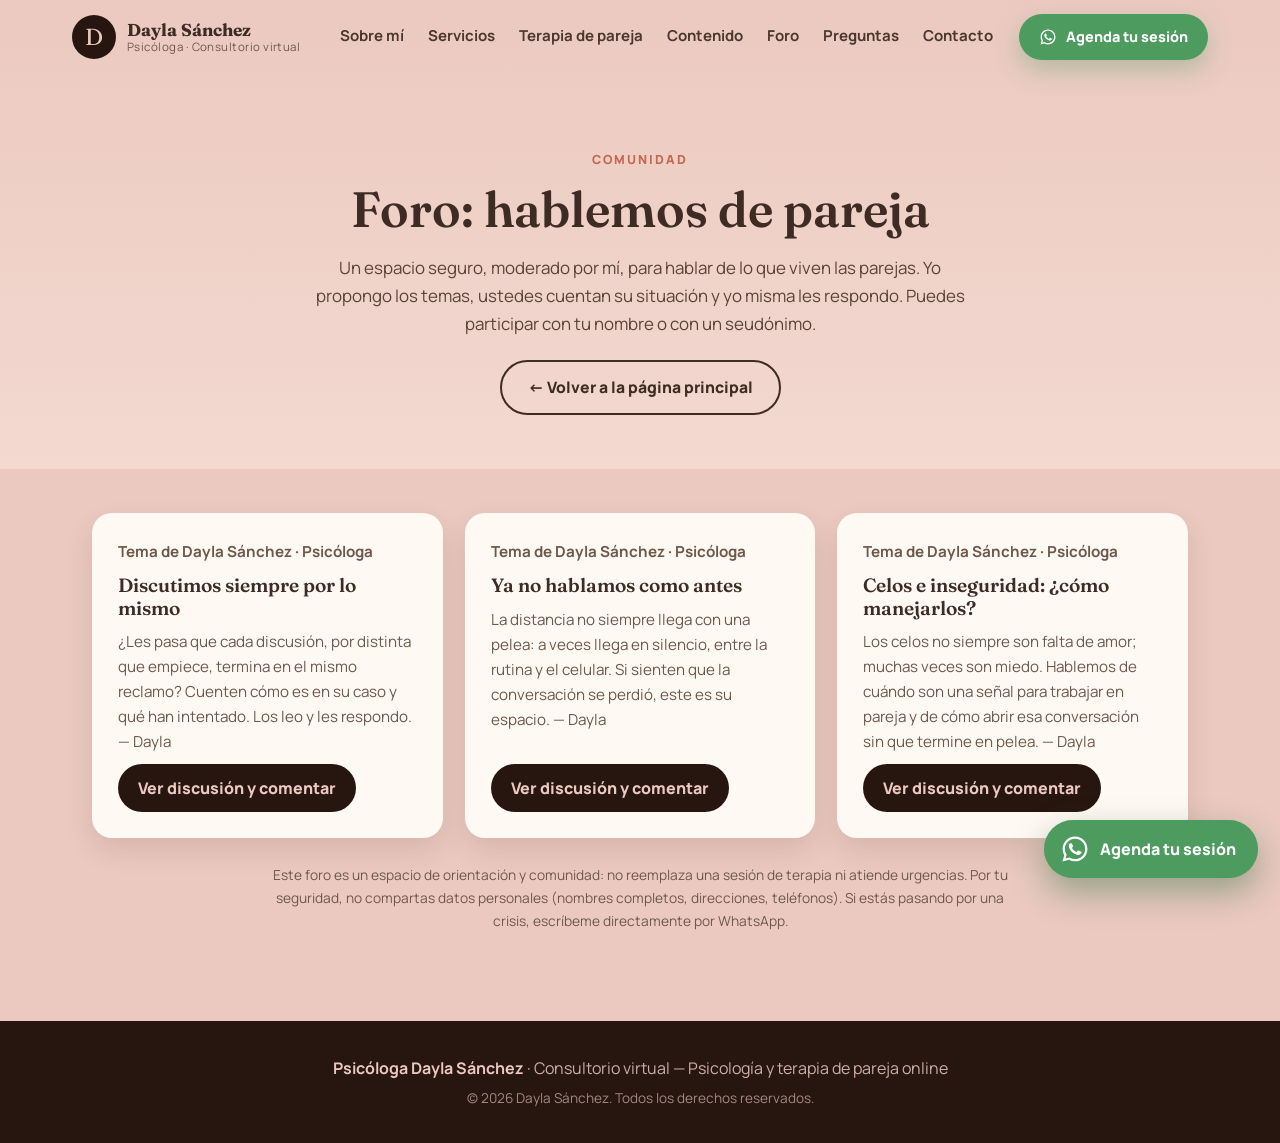
==== foro.html @ a250b89b "Foro como página independiente en /foro" ====
<!DOCTYPE html>
<html lang="es">
<head>
<meta charset="UTF-8">
<meta name="viewport" content="width=device-width, initial-scale=1.0">
<title>Foro de Parejas | Psicóloga Dayla Sánchez — Hablemos de pareja</title>
<meta name="description" content="Foro de discusión sobre relaciones de pareja con la psicóloga Dayla Sánchez. Cuenta tu situación, lee experiencias de otras parejas y recibe la respuesta de la psicóloga. Espacio seguro y moderado.">
<meta name="keywords" content="foro de parejas, conflictos de pareja, problemas de pareja, terapia de pareja online, psicóloga de parejas, comunicación en pareja, celos en la pareja">
<meta name="author" content="Psicóloga Dayla Sánchez">
<meta name="robots" content="index, follow">
<meta property="og:type" content="website">
<meta property="og:title" content="Foro de Parejas | Psicóloga Dayla Sánchez">
<meta property="og:description" content="Un espacio seguro y moderado para hablar de lo que viven las parejas. Dayla propone los temas y responde personalmente.">
<meta property="og:image" content="contacto.jpg">
<meta property="og:locale" content="es_CO">
<link rel="icon" href="data:image/svg+xml,<svg xmlns='http://www.w3.org/2000/svg' viewBox='0 0 100 100'><circle cx='50' cy='50' r='46' fill='%2327160f'/><text x='50' y='66' font-size='52' text-anchor='middle' fill='%23ebc9c0' font-family='Georgia'>D</text></svg>">
<link rel="preconnect" href="https://fonts.googleapis.com">
<link rel="preconnect" href="https://fonts.gstatic.com" crossorigin>
<link href="https://fonts.googleapis.com/css2?family=Fraunces:ital,opsz,wght@0,9..144,400;0,9..144,500;0,9..144,600;1,9..144,400&family=Manrope:wght@400;500;600;700;800&display=swap" rel="stylesheet">
<link rel="stylesheet" href="styles.css">
</head>
<body>

<header class="site-header" id="header">
  <div class="header-inner">
    <a class="brand" href="index.html" aria-label="Psicóloga Dayla Sánchez">
      <span class="brand-mark">D</span>
      <span class="brand-text"><strong>Dayla Sánchez</strong><small>Psicóloga · Consultorio virtual</small></span>
    </a>
    <nav class="main-nav" aria-label="Navegación principal">
      <a href="index.html#sobre-mi">Sobre mí</a>
      <a href="index.html#servicios">Servicios</a>
      <a href="index.html#pareja">Terapia de pareja</a>
      <a href="index.html#contenido">Contenido</a>
      <a href="foro.html" aria-current="page">Foro</a>
      <a href="index.html#preguntas">Preguntas</a>
      <a href="index.html#contacto">Contacto</a>
    </nav>
    <a class="btn btn-whatsapp header-cta" href="https://wa.me/573163999108?text=Hola%20Dayla%2C%20quiero%20agendar%20una%20sesi%C3%B3n%20de%20terapia." target="_blank" rel="noopener">
      <svg viewBox="0 0 24 24" width="18" height="18" fill="currentColor" aria-hidden="true"><path d="M12.04 2C6.58 2 2.13 6.45 2.13 11.91c0 1.75.46 3.45 1.32 4.95L2 22l5.25-1.38a9.9 9.9 0 0 0 4.79 1.22c5.46 0 9.9-4.45 9.9-9.91C21.94 6.45 17.5 2 12.04 2zm0 18.03a8.1 8.1 0 0 1-4.13-1.13l-.3-.18-3.12.82.83-3.04-.19-.31a8.08 8.08 0 0 1-1.24-4.28c0-4.47 3.64-8.1 8.15-8.1 4.5 0 8.14 3.63 8.14 8.1 0 4.47-3.64 8.12-8.14 8.12zm4.46-6.08c-.25-.12-1.45-.72-1.67-.8-.22-.08-.39-.12-.55.13-.16.24-.62.8-.76.96-.14.16-.28.18-.53.06-.25-.13-1.03-.38-1.97-1.21-.73-.65-1.21-1.45-1.36-1.7-.14-.24-.01-.38.11-.5.11-.11.25-.28.37-.42.12-.14.16-.25.25-.41.08-.16.04-.31-.02-.43-.06-.13-.55-1.35-.77-1.84-.2-.48-.41-.42-.56-.43h-.48c-.17 0-.43.06-.66.31-.22.25-.86.85-.86 2.07 0 1.22.89 2.4 1.01 2.56.13.16 1.75 2.67 4.23 3.74.59.26 1.05.41 1.41.52.6.19 1.13.16 1.56.1.48-.07 1.45-.59 1.77-1.17.32-.58.32-1.07.22-1.17-.1-.1-.23-.16-.48-.28z"/></svg>
      Agenda tu sesión
    </a>
    <button class="nav-toggle" id="navToggle" aria-label="Abrir menú" aria-expanded="false"><span></span><span></span><span></span></button>
  </div>
</header>

<main>
<!-- ============ ENCABEZADO DEL FORO ============ -->
<section class="page-hero">
  <div class="container narrow center">
    <p class="eyebrow">Comunidad</p>
    <h1>Foro: hablemos de pareja</h1>
    <p class="hero-sub">Un espacio seguro, moderado por mí, para hablar de lo que viven las parejas. Yo propongo los temas, ustedes cuentan su situación y yo misma les respondo. Puedes participar con tu nombre o con un seudónimo.</p>
    <a class="btn btn-ghost" href="index.html">← Volver a la página principal</a>
  </div>
</section>

<!-- ============ FORO ============ -->
<section class="section foro-main" id="foro">
  <div class="container">
    <div id="foro-admin" class="foro-admin"></div>
    <div id="foro-pendientes" class="foro-pendientes" hidden></div>
    <div class="foro-grid" id="foro-temas"></div>
    <div class="foro-hilo" id="foro-hilo" hidden>
      <h3 id="foro-hilo-titulo"></h3>
      <div id="foro-hilo-cuerpo"></div>
    </div>
    <p class="foro-note">Este foro es un espacio de orientación y comunidad: no reemplaza una sesión de terapia ni atiende urgencias. Por tu seguridad, no compartas datos personales (nombres completos, direcciones, teléfonos). Si estás pasando por una crisis, escríbeme directamente por WhatsApp.</p>
  </div>
</section>
</main>

<footer class="footer">
  <div class="container footer-inner">
    <p><strong>Psicóloga Dayla Sánchez</strong> · Consultorio virtual — Psicología y terapia de pareja online</p>
    <p class="footer-small">© 2026 Dayla Sánchez. Todos los derechos reservados.</p>
  </div>
</footer>

<!-- Botón flotante de WhatsApp -->
<a class="wa-float" href="https://wa.me/573163999108?text=Hola%20Dayla%2C%20quiero%20agendar%20una%20sesi%C3%B3n%20de%20terapia." target="_blank" rel="noopener" aria-label="Agendar sesión por WhatsApp">
  <span class="wa-float-pulse" aria-hidden="true"></span>
  <svg viewBox="0 0 24 24" width="30" height="30" fill="#fff" aria-hidden="true"><path d="M12.04 2C6.58 2 2.13 6.45 2.13 11.91c0 1.75.46 3.45 1.32 4.95L2 22l5.25-1.38a9.9 9.9 0 0 0 4.79 1.22c5.46 0 9.9-4.45 9.9-9.91C21.94 6.45 17.5 2 12.04 2zm0 18.03a8.1 8.1 0 0 1-4.13-1.13l-.3-.18-3.12.82.83-3.04-.19-.31a8.08 8.08 0 0 1-1.24-4.28c0-4.47 3.64-8.1 8.15-8.1 4.5 0 8.14 3.63 8.14 8.1 0 4.47-3.64 8.12-8.14 8.12zm4.46-6.08c-.25-.12-1.45-.72-1.67-.8-.22-.08-.39-.12-.55.13-.16.24-.62.8-.76.96-.14.16-.28.18-.53.06-.25-.13-1.03-.38-1.97-1.21-.73-.65-1.21-1.45-1.36-1.7-.14-.24-.01-.38.11-.5.11-.11.25-.28.37-.42.12-.14.16-.25.25-.41.08-.16.04-.31-.02-.43-.06-.13-.55-1.35-.77-1.84-.2-.48-.41-.42-.56-.43h-.48c-.17 0-.43.06-.66.31-.22.25-.86.85-.86 2.07 0 1.22.89 2.4 1.01 2.56.13.16 1.75 2.67 4.23 3.74.59.26 1.05.41 1.41.52.6.19 1.13.16 1.56.1.48-.07 1.45-.59 1.77-1.17.32-.58.32-1.07.22-1.17-.1-.1-.23-.16-.48-.28z"/></svg>
  <span class="wa-float-text">Agenda tu sesión</span>
</a>

<script src="script.js"></script>
</body>
</html>
---- styles.css ----
:root{
  /* Paleta exacta de la página de Canva de Dayla */
  --rosa:#ebc9c0;
  --rosa-claro:#f7e8e2;
  --salvia:#8a9a7e;
  --marron:#3d2b24;
  --marron-oscuro:#27160f;
  --coral:#e28068;
  --terracota:#c46650;
  --tinta:#3d2b24;
  --tinta-suave:#6e584c;
  --blanco-calido:#fff9f4;
  --whatsapp:#4e9b5f;
  --whatsapp-oscuro:#418551;
  --radio:20px;
  --sombra:0 18px 40px rgba(61,43,36,.16);
  --fuente:'Manrope',system-ui,sans-serif;
  --display:'Fraunces',Georgia,serif;
}
*{margin:0;padding:0;box-sizing:border-box}
html{scroll-behavior:smooth}
body{font-family:var(--fuente);color:var(--tinta);background:var(--rosa);line-height:1.65;overflow-x:hidden}
img{max-width:100%;display:block}
a{text-decoration:none;color:inherit}
.container{max-width:1140px;margin:0 auto;padding:0 22px}
.container.narrow{max-width:820px}
h1,h2,h3{font-family:var(--display);font-weight:600;line-height:1.15;color:var(--marron)}
h2{font-size:clamp(1.8rem,3.4vw,2.5rem);margin-bottom:14px}
h3{font-size:1.25rem}
.eyebrow{text-transform:uppercase;letter-spacing:.16em;font-size:.78rem;font-weight:800;color:var(--terracota);margin-bottom:10px}
.eyebrow.light{color:var(--coral)}
.section{padding:88px 0;background:var(--rosa)}
.section-alt{background:var(--salvia)}
.section-dark{background:linear-gradient(135deg,var(--marron),var(--marron-oscuro));color:var(--rosa)}
.section-dark h2,.section-dark h3{color:var(--rosa)}
.contact-block h2{color:var(--terracota)}
.section-head{text-align:center;max-width:680px;margin:0 auto 46px}
.section-sub{color:var(--tinta-suave)}
.section-alt .section-sub{color:#43302a}

/* ---------- Botones ---------- */
.btn{display:inline-flex;align-items:center;gap:9px;font-weight:800;border-radius:999px;padding:13px 26px;font-size:.98rem;transition:transform .25s ease,box-shadow .25s ease,background .25s;cursor:pointer;border:none}
.btn:hover{transform:translateY(-2px)}
.btn-lg{padding:16px 32px;font-size:1.05rem}
.btn-whatsapp{background:var(--whatsapp);color:#fff;box-shadow:0 10px 24px rgba(78,155,95,.35)}
.btn-whatsapp:hover{background:var(--whatsapp-oscuro)}
.btn-dark{background:var(--marron-oscuro);color:var(--rosa)}
.btn-dark:hover{background:var(--marron)}
.btn-ghost{background:transparent;color:var(--marron);border:2px solid var(--marron)}
.btn-ghost:hover{background:var(--marron);color:var(--rosa)}
.pulse{animation:pulse 2.2s infinite}
@keyframes pulse{0%{box-shadow:0 0 0 0 rgba(78,155,95,.45)}70%{box-shadow:0 0 0 16px rgba(78,155,95,0)}100%{box-shadow:0 0 0 0 rgba(78,155,95,0)}}

/* ---------- Header ---------- */
.site-header{position:fixed;inset:0 0 auto 0;z-index:60;transition:background .3s,box-shadow .3s}
.site-header.scrolled{background:rgba(235,201,192,.95);backdrop-filter:blur(10px);box-shadow:0 6px 24px rgba(61,43,36,.14)}
.header-inner{max-width:1180px;margin:0 auto;padding:14px 22px;display:flex;align-items:center;gap:26px}
.brand{display:flex;align-items:center;gap:11px;margin-right:auto}
.brand-mark{width:44px;height:44px;border-radius:50%;background:var(--marron-oscuro);color:var(--rosa);font-family:var(--display);font-size:1.45rem;display:grid;place-items:center;flex:none}
.brand-text{display:flex;flex-direction:column;line-height:1.15}
.brand-text strong{font-family:var(--display);font-size:1.08rem;color:var(--marron)}
.brand-text small{font-size:.72rem;color:var(--tinta-suave);letter-spacing:.04em}
.main-nav{display:flex;gap:24px;font-weight:700;font-size:.94rem}
.main-nav a{color:var(--marron);opacity:.92;position:relative;padding:4px 0}
.main-nav a::after{content:"";position:absolute;left:0;bottom:0;height:2px;width:0;background:var(--terracota);transition:width .3s}
.main-nav a:hover::after{width:100%}
.header-cta{padding:11px 20px;font-size:.9rem}
.nav-toggle{display:none;background:none;border:none;cursor:pointer;flex-direction:column;gap:5px;padding:6px}
.nav-toggle span{display:block;width:26px;height:3px;border-radius:2px;background:var(--marron);transition:.3s}

/* ---------- Hero ---------- */
.hero{position:relative;overflow:hidden;background:var(--rosa)}
.hero-inner{position:relative;z-index:1;min-height:100svh;display:grid;grid-template-columns:1fr;align-items:center;max-width:860px;margin:0 auto;padding:130px 22px 90px;text-align:center}
.hero-content{color:var(--marron);max-width:720px;margin:0 auto}
.hero-content h1{color:var(--marron);font-size:clamp(2.3rem,5.2vw,3.7rem);margin-bottom:18px}
.hero-sub{font-size:1.12rem;color:#5a4438;margin-bottom:30px}
.hero-sub strong{color:var(--marron)}
.hero-ctas{display:flex;gap:14px;flex-wrap:wrap;margin-bottom:26px;justify-content:center}
.hero-badges{list-style:none;display:flex;flex-direction:column;gap:6px;font-size:.95rem;color:#5a4438;font-weight:600;align-items:center}
.scroll-hint{position:absolute;z-index:1;left:50%;bottom:22px;transform:translateX(-50%);width:26px;height:44px;border:2px solid rgba(61,43,36,.4);border-radius:999px;display:grid;justify-items:center;padding-top:8px}
.scroll-hint span{width:5px;height:10px;border-radius:3px;background:var(--marron);animation:hint 1.8s infinite}
@keyframes hint{0%{transform:translateY(0);opacity:1}70%{transform:translateY(14px);opacity:0}100%{opacity:0}}

/* ---------- Marquee ---------- */
.marquee{background:var(--marron-oscuro);color:var(--rosa);overflow:hidden;padding:13px 0}
.marquee-track{display:flex;gap:26px;white-space:nowrap;width:max-content;animation:marquee 30s linear infinite;font-weight:700;letter-spacing:.05em;font-size:.92rem}
.marquee-track i{color:var(--coral);font-style:normal}
@keyframes marquee{to{transform:translateX(-50%)}}

/* ---------- Sobre mí ---------- */
.about-grid{display:grid;grid-template-columns:1fr 1.1fr;gap:56px;align-items:center}
.about-photo img{border-radius:24px;box-shadow:var(--sombra);width:100%;height:auto;max-width:430px;aspect-ratio:3/4;object-fit:cover;object-position:center 15%;margin:0 auto}
.about-text p{color:#43302a;margin-bottom:16px}
.about-text .btn{margin-top:10px}

/* ---------- Tarjetas ---------- */
.cards-4{display:grid;grid-template-columns:repeat(4,1fr);gap:20px}
.cards-3{display:grid;grid-template-columns:repeat(3,1fr);gap:24px}
.mini-card{background:var(--blanco-calido);border-radius:var(--radio);padding:28px 22px;box-shadow:0 10px 26px rgba(61,43,36,.1);text-align:center;transition:transform .3s,box-shadow .3s}
.mini-card:hover{transform:translateY(-6px);box-shadow:var(--sombra)}
.mini-card .icon{width:44px;height:44px;color:var(--terracota);margin:0 auto 12px}
.mini-card p{color:var(--tinta-suave);font-size:.93rem}
.service-card{background:var(--coral);border-radius:24px;overflow:hidden;box-shadow:0 12px 30px rgba(61,43,36,.18);display:flex;flex-direction:column;position:relative;transition:transform .3s,box-shadow .3s}
.service-card:hover{transform:translateY(-8px);box-shadow:var(--sombra)}
.service-icon{width:54px;height:54px;border-radius:50%;background:rgba(39,22,15,.13);display:grid;place-items:center;color:var(--marron-oscuro)}
.service-icon svg{width:28px;height:28px}
.service-card.featured{outline:3px solid var(--marron-oscuro);outline-offset:-3px}
.service-card .tag{position:absolute;top:16px;right:16px;z-index:2;background:var(--marron-oscuro);color:var(--rosa);font-weight:800;font-size:.78rem;padding:6px 14px;border-radius:999px;letter-spacing:.04em}
.service-body{padding:26px;display:flex;flex-direction:column;gap:12px;flex:1}
.service-body p{color:#54382c;font-size:.97rem}
.service-body .duration{font-weight:800;color:var(--marron-oscuro);font-size:.92rem}
.service-body .price{font-family:var(--display);font-size:1.55rem;background:var(--marron-oscuro);color:var(--rosa);margin-top:auto;margin-inline:-26px;margin-bottom:-26px;padding:14px 26px}
.price small{font-family:var(--fuente);font-size:.8rem;color:rgba(235,201,192,.75)}
.service-body .btn{justify-content:center}

/* ---------- Pareja ---------- */
.couple-grid{display:grid;grid-template-columns:1.05fr .95fr;gap:54px;align-items:center}
.couple-grid p{color:#e8cfc6;margin-bottom:26px}
.couple-video video{width:100%;aspect-ratio:16/10;object-fit:cover;border-radius:22px;box-shadow:0 24px 48px rgba(0,0,0,.35);display:block}
.signs{list-style:none;display:grid;grid-template-columns:1fr 1fr;gap:14px;margin-top:48px}
.signs li{background:rgba(235,201,192,.07);border:1px solid rgba(235,201,192,.16);border-left:4px solid var(--coral);border-radius:12px;padding:15px 18px;font-weight:600;color:var(--rosa)}

/* ---------- Pasos ---------- */
.steps{display:grid;grid-template-columns:repeat(3,1fr);gap:24px}
.step{background:var(--blanco-calido);border-radius:var(--radio);padding:32px 26px;box-shadow:0 10px 26px rgba(61,43,36,.1);position:relative}
.step-num{position:absolute;top:-22px;left:24px;width:46px;height:46px;border-radius:50%;background:var(--coral);color:var(--marron-oscuro);font-family:var(--display);font-size:1.35rem;display:grid;place-items:center;box-shadow:0 8px 18px rgba(226,128,104,.45)}
.step h3{margin:10px 0 8px}
.step p{color:var(--tinta-suave);font-size:.96rem}

/* ---------- Contenido / redes ---------- */
.social-row{display:flex;gap:16px;justify-content:center;flex-wrap:wrap}
.social-chip{display:inline-flex;align-items:center;gap:11px;background:var(--blanco-calido);color:var(--marron);font-weight:700;font-size:.95rem;padding:14px 24px;border-radius:999px;box-shadow:0 10px 24px rgba(61,43,36,.13);transition:transform .25s,box-shadow .25s}
.social-chip:hover{transform:translateY(-3px);box-shadow:var(--sombra)}
.social-chip svg{color:var(--terracota);flex:none}
.social-chip strong{color:var(--terracota)}

/* ---------- Foro ---------- */
.foro-grid{display:grid;grid-template-columns:repeat(3,1fr);gap:22px;margin-bottom:26px}
.foro-card{background:var(--blanco-calido);border-radius:20px;padding:26px;box-shadow:0 12px 28px rgba(61,43,36,.12);display:flex;flex-direction:column;gap:10px}
.foro-card h3{font-size:1.2rem;color:var(--marron)}
.foro-card p{color:var(--tinta-suave);font-size:.95rem;flex:1}
.foro-meta{font-size:.8rem;font-weight:700;color:var(--terracota)}
.foro-card .foro-meta{flex:none}
.foro-open{align-self:flex-start;background:var(--marron-oscuro);color:var(--rosa);border:none;font:inherit;font-weight:800;padding:11px 20px;border-radius:999px;cursor:pointer;transition:transform .2s,background .2s}
.foro-open:hover{transform:translateY(-2px);background:var(--marron)}
.foro-card.active{outline:3px solid var(--terracota)}
.foro-hilo{background:var(--blanco-calido);border-radius:20px;padding:28px;box-shadow:0 12px 28px rgba(61,43,36,.12);margin-bottom:22px}
.foro-hilo h3{color:var(--marron);margin-bottom:16px;font-size:1.3rem}
.foro-pending{text-align:center;padding:14px 8px;color:var(--tinta-suave)}
.foro-pending .btn{margin-top:14px}
.foro-note{font-size:.86rem;color:var(--tinta-suave);text-align:center;max-width:760px;margin:0 auto}

/* ---------- Página del foro ---------- */
.page-hero{background:linear-gradient(180deg,var(--rosa),#f3d9d0);padding:150px 0 54px;text-align:center}
.page-hero h1{font-size:clamp(2rem,4.6vw,3.1rem);color:var(--marron);margin-bottom:16px}
.page-hero .hero-sub{max-width:680px;margin:0 auto 22px;color:#5a4438;font-size:1.06rem}
.center{text-align:center}
.foro-main{padding-top:44px}
.foro-admin{display:flex;gap:10px;flex-wrap:wrap;align-items:center;margin-bottom:20px}
.foro-admin:empty{display:none}
.foro-admin-ok{font-weight:800;color:var(--marron-oscuro);font-size:.9rem}
.foro-mini{background:var(--blanco-calido);border:2px solid rgba(61,43,36,.25);color:var(--marron);font:inherit;font-weight:700;font-size:.85rem;padding:8px 16px;border-radius:999px;cursor:pointer;transition:border-color .2s,transform .2s}
.foro-mini:hover{border-color:var(--terracota);transform:translateY(-1px)}
.foro-ok{border-color:var(--whatsapp);color:var(--whatsapp-oscuro)}
.foro-del{border-color:rgba(160,50,40,.4);color:#a03228}
.foro-card .foro-del{align-self:flex-start}
.foro-pendientes{background:var(--blanco-calido);border-radius:20px;padding:26px;box-shadow:0 12px 28px rgba(61,43,36,.12);margin-bottom:26px}
.foro-pendientes h3{color:var(--marron);margin-bottom:14px}
.foro-pendientes .foro-comentario{margin-bottom:14px}
.foro-login{display:flex;gap:10px;flex-wrap:wrap;width:100%}
.foro-input{font:inherit;font-size:.95rem;color:var(--marron);background:#fff;border:2px solid rgba(61,43,36,.18);border-radius:12px;padding:11px 14px;min-width:0}
.foro-login .foro-input{flex:1 1 200px}
.foro-input:focus{outline:none;border-color:var(--terracota)}
.foro-lista{display:flex;flex-direction:column;gap:14px;margin-bottom:22px}
.foro-comentario{background:#fdf3ee;border:1px solid rgba(61,43,36,.1);border-radius:14px;padding:16px 18px}
.foro-comentario.es-admin{background:#eef3ea;border-color:rgba(78,155,95,.35)}
.foro-comentario-head{display:flex;gap:10px;align-items:baseline;flex-wrap:wrap;margin-bottom:6px}
.foro-comentario-head strong{color:var(--marron)}
.foro-badge{background:var(--salvia);color:#fff;font-size:.7rem;font-weight:800;letter-spacing:.05em;text-transform:uppercase;padding:3px 9px;border-radius:999px}
.foro-fecha{font-size:.8rem;color:var(--tinta-suave)}
.foro-texto{color:#503a30;font-size:.96rem;white-space:pre-wrap;word-break:break-word}
.foro-comentario .foro-mini{margin-top:10px;margin-right:8px}
.foro-vacio,.foro-cargando{color:var(--tinta-suave);font-size:.95rem}
.foro-form{border-top:2px dashed rgba(61,43,36,.15);padding-top:20px;display:flex;flex-direction:column;gap:12px}
.foro-form-titulo{font-family:var(--display);font-size:1.15rem;color:var(--marron);font-weight:600}
.foro-form textarea.foro-input{resize:vertical;width:100%}
.foro-form input.foro-input{width:100%}
.foro-form .btn{align-self:flex-start}
.foro-form-nota{font-size:.83rem;color:var(--tinta-suave)}
.foro-form-aviso{font-size:.9rem;font-weight:700;color:var(--whatsapp-oscuro)}
.foro-form-aviso:empty{display:none}

/* ---------- FAQ ---------- */
.faq details{background:var(--blanco-calido);border-radius:16px;margin-bottom:12px;box-shadow:0 8px 20px rgba(61,43,36,.09);overflow:hidden}
.faq summary{cursor:pointer;font-weight:800;padding:19px 22px;color:var(--marron);list-style:none;display:flex;justify-content:space-between;align-items:center;gap:14px}
.faq summary::after{content:"+";font-size:1.5rem;color:var(--terracota);transition:transform .3s;flex:none}
.faq details[open ] summary::after{transform:rotate(45deg)}
.faq details p{padding:0 22px 20px;color:var(--tinta-suave)}

/* ---------- Contacto ---------- */
.contact-grid{display:grid;grid-template-columns:290px 1.05fr .95fr;gap:44px;align-items:start}
.contact-photo img{border-radius:22px;box-shadow:0 24px 48px rgba(0,0,0,.35);width:100%;height:auto;aspect-ratio:4/5;object-fit:cover;object-position:center 15%}
.contact-grid p{color:#e8cfc6;margin-bottom:22px}
.contact-list{list-style:none;display:flex;flex-direction:column;gap:12px}
.contact-list a{color:#fff;font-weight:700;border-bottom:1px dotted rgba(235,201,192,.5)}
.schedule{background:rgba(235,201,192,.07);border:1px solid rgba(235,201,192,.16);border-radius:22px;padding:30px}
.schedule ul{list-style:none;margin:18px 0 26px;display:flex;flex-direction:column;gap:12px}
.schedule li{display:flex;justify-content:space-between;gap:16px;border-bottom:1px dashed rgba(235,201,192,.2);padding-bottom:10px;color:#e8cfc6}
.schedule li strong{color:#fff}
.schedule .btn{width:100%;justify-content:center}

/* ---------- Footer ---------- */
.footer{background:var(--marron-oscuro);color:rgba(235,201,192,.85);padding:34px 0;text-align:center}
.footer strong{color:var(--rosa)}
.footer-small{font-size:.85rem;opacity:.75;margin-top:6px}

/* ---------- WhatsApp flotante ---------- */
.wa-float{position:fixed;right:22px;bottom:22px;z-index:80;display:flex;align-items:center;gap:10px;background:var(--whatsapp);color:#fff;font-weight:800;padding:14px 22px 14px 16px;border-radius:999px;box-shadow:0 14px 34px rgba(46,110,62,.45);transition:transform .25s}
.wa-float:hover{transform:scale(1.05)}
.wa-float-pulse{position:absolute;inset:0;border-radius:999px;background:var(--whatsapp);opacity:.45;z-index:-1;animation:waPulse 1.9s infinite}
@keyframes waPulse{0%{transform:scale(1);opacity:.45}100%{transform:scale(1.22,1.5);opacity:0}}

/* ---------- Animación al bajar ---------- */
.reveal{opacity:0;transform:translateY(34px);transition:opacity .8s ease,transform .8s cubic-bezier(.2,.7,.3,1)}
.reveal.visible{opacity:1;transform:none}
.reveal:nth-child(2){transition-delay:.08s}
.reveal:nth-child(3){transition-delay:.16s}

/* ---------- Responsive ---------- */
@media (max-width:960px){
  .hero-inner{grid-template-columns:1fr;padding-top:110px;text-align:center}
  .hero-content{margin:0 auto}
  .hero-ctas,.hero-badges{align-items:center;justify-content:center}
  .contact-photo{max-width:320px;width:100%;margin:0 auto}
  .about-grid,.couple-grid,.contact-grid{grid-template-columns:1fr}
  .signs{grid-template-columns:1fr}
  .cards-4{grid-template-columns:repeat(2,1fr)}
  .cards-3,.steps,.foro-grid{grid-template-columns:1fr}
  .main-nav{position:fixed;inset:0 0 auto 0;top:72px;background:var(--rosa-claro);flex-direction:column;padding:20px 26px 26px;gap:16px;box-shadow:0 20px 30px rgba(61,43,36,.18);transform:translateY(-130%);transition:transform .35s}
  .main-nav.open{transform:none}
  .main-nav a{color:var(--marron)!important;font-size:1.05rem}
  .nav-toggle{display:flex}
  .header-cta{display:none}
  .section{padding:64px 0}
  .wa-float{right:14px;bottom:14px;padding:13px 18px 13px 14px}
}
@media (prefers-reduced-motion:reduce){
  *,*::before,*::after{animation-duration:.01ms!important;transition-duration:.01ms!important}
  .reveal{opacity:1;transform:none}
}
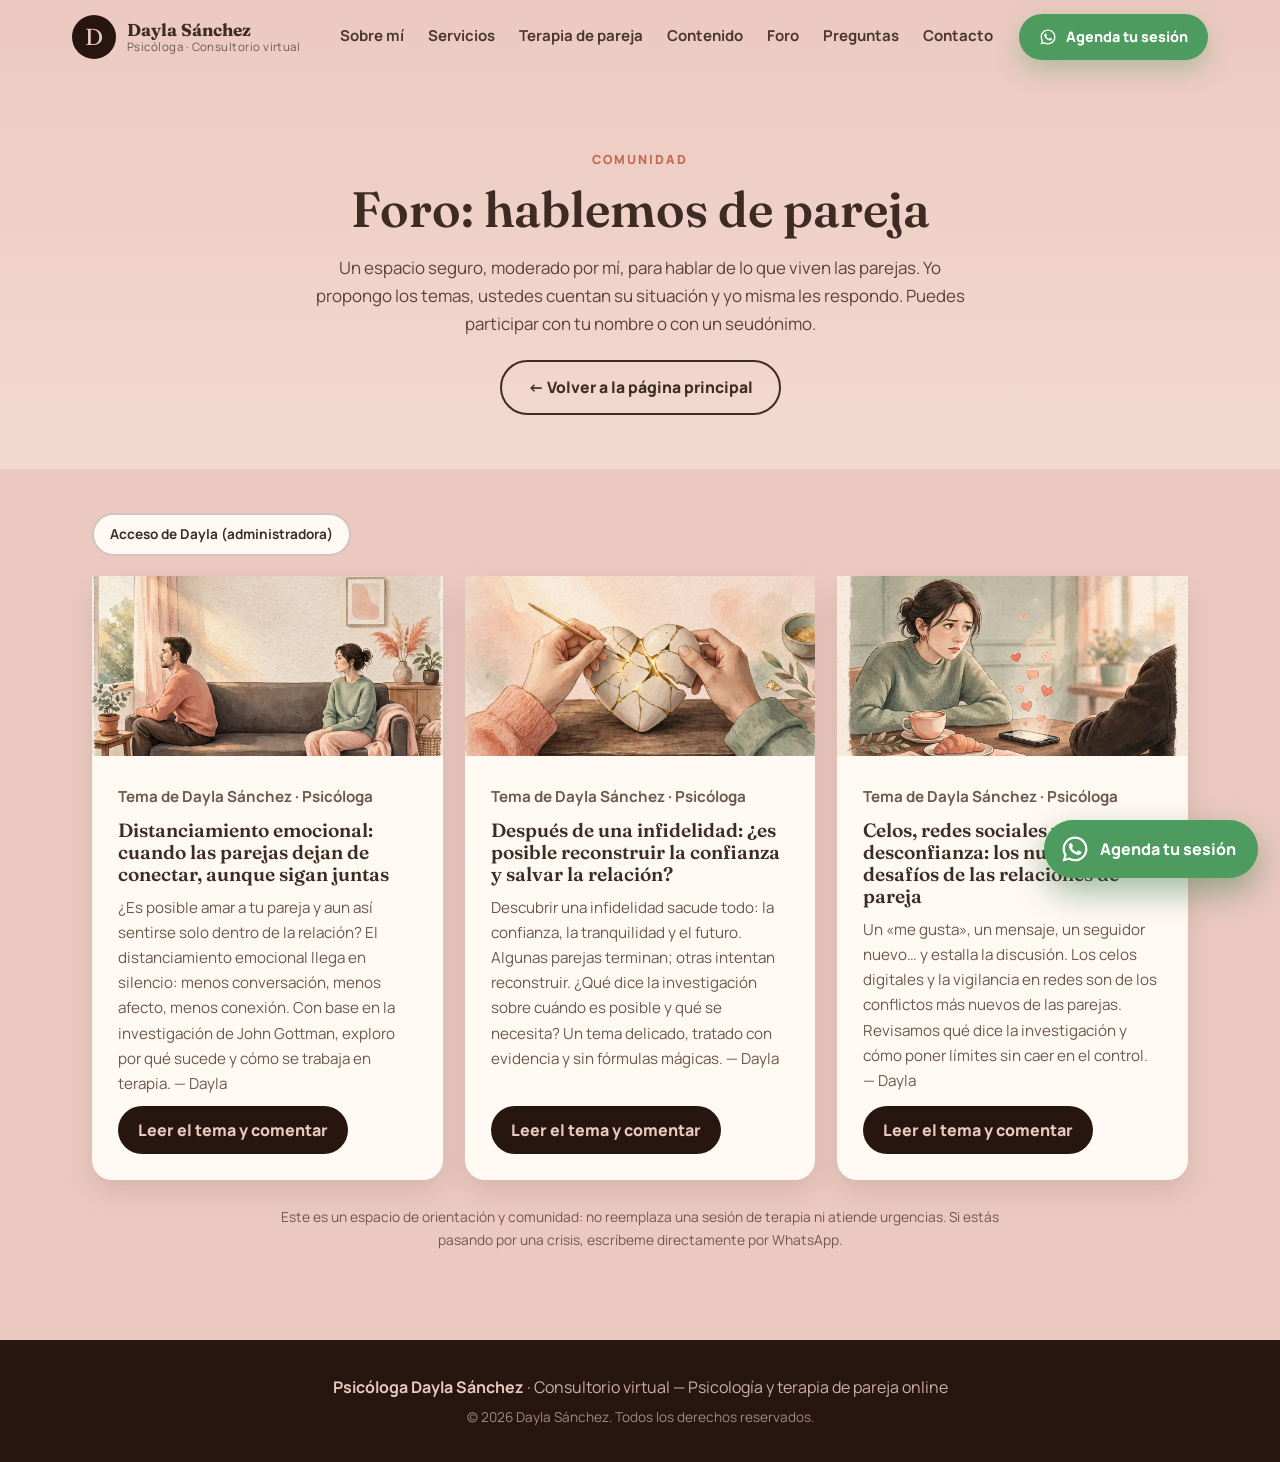
==== commit 690b1aa9: "Foro: solo temas de Dayla, referencias corregidas y textos directos" ====
--- a/foro.html
+++ b/foro.html
@@ -32,7 +32,7 @@
       <a href="index.html#servicios">Servicios</a>
       <a href="index.html#pareja">Terapia de pareja</a>
       <a href="index.html#contenido">Contenido</a>
-      <a href="foro.html" aria-current="page">Foro</a>
+      <a href="foro" aria-current="page">Foro</a>
       <a href="index.html#preguntas">Preguntas</a>
       <a href="index.html#contacto">Contacto</a>
     </nav>
@@ -65,7 +65,7 @@
       <h3 id="foro-hilo-titulo"></h3>
       <div id="foro-hilo-cuerpo"></div>
     </div>
-    <p class="foro-note">Este foro es un espacio de orientación y comunidad: no reemplaza una sesión de terapia ni atiende urgencias. Por tu seguridad, no compartas datos personales (nombres completos, direcciones, teléfonos). Si estás pasando por una crisis, escríbeme directamente por WhatsApp.</p>
+    <p class="foro-note">Este es un espacio de orientación y comunidad: no reemplaza una sesión de terapia ni atiende urgencias. Si estás pasando por una crisis, escríbeme directamente por WhatsApp.</p>
   </div>
 </section>
 </main>
--- a/styles.css
+++ b/styles.css
@@ -189,6 +189,19 @@
 .foro-form-nota{font-size:.83rem;color:var(--tinta-suave)}
 .foro-form-aviso{font-size:.9rem;font-weight:700;color:var(--whatsapp-oscuro)}
 .foro-form-aviso:empty{display:none}
+.foro-apertura{background:#fdf3ee;border:1px solid rgba(61,43,36,.1);border-radius:14px;padding:20px 22px;margin-bottom:22px}
+.foro-apertura-p{color:#503a30;font-size:.98rem;margin-bottom:12px}
+.foro-apertura-p:last-child{margin-bottom:0}
+.foro-cta{background:var(--marron-oscuro);color:var(--rosa);border-radius:16px;padding:24px;margin-top:26px;text-align:center}
+.foro-cta-titulo{font-family:var(--display);font-size:1.3rem;color:#fff;margin-bottom:10px}
+.foro-cta p{max-width:640px;margin:0 auto 16px;font-size:.97rem}
+.foro-cta .btn{margin:0 auto}
+.foro-card-img{width:calc(100% + 52px);max-width:none;margin:-26px -26px 18px;height:180px;object-fit:cover;display:block}
+a.foro-open{text-decoration:none;display:inline-block;text-align:center}
+.foro-h3{font-family:var(--display);font-size:1.18rem;color:var(--marron);margin:18px 0 8px}
+.foro-h3:first-of-type{margin-top:4px}
+.tema-imagen{width:100%;aspect-ratio:16/9;object-fit:cover;border-radius:20px;box-shadow:0 18px 36px rgba(61,43,36,.18);margin-bottom:26px}
+.tema-hero h1{font-size:clamp(1.7rem,4vw,2.6rem)}
 
 /* ---------- FAQ ---------- */
 .faq details{background:var(--blanco-calido);border-radius:16px;margin-bottom:12px;box-shadow:0 8px 20px rgba(61,43,36,.09);overflow:hidden}
@@ -248,3 +261,4 @@
   *,*::before,*::after{animation-duration:.01ms!important;transition-duration:.01ms!important}
   .reveal{opacity:1;transform:none}
 }
+.foro-apertura-p,.foro-texto,.foro-card p{overflow-wrap:anywhere}
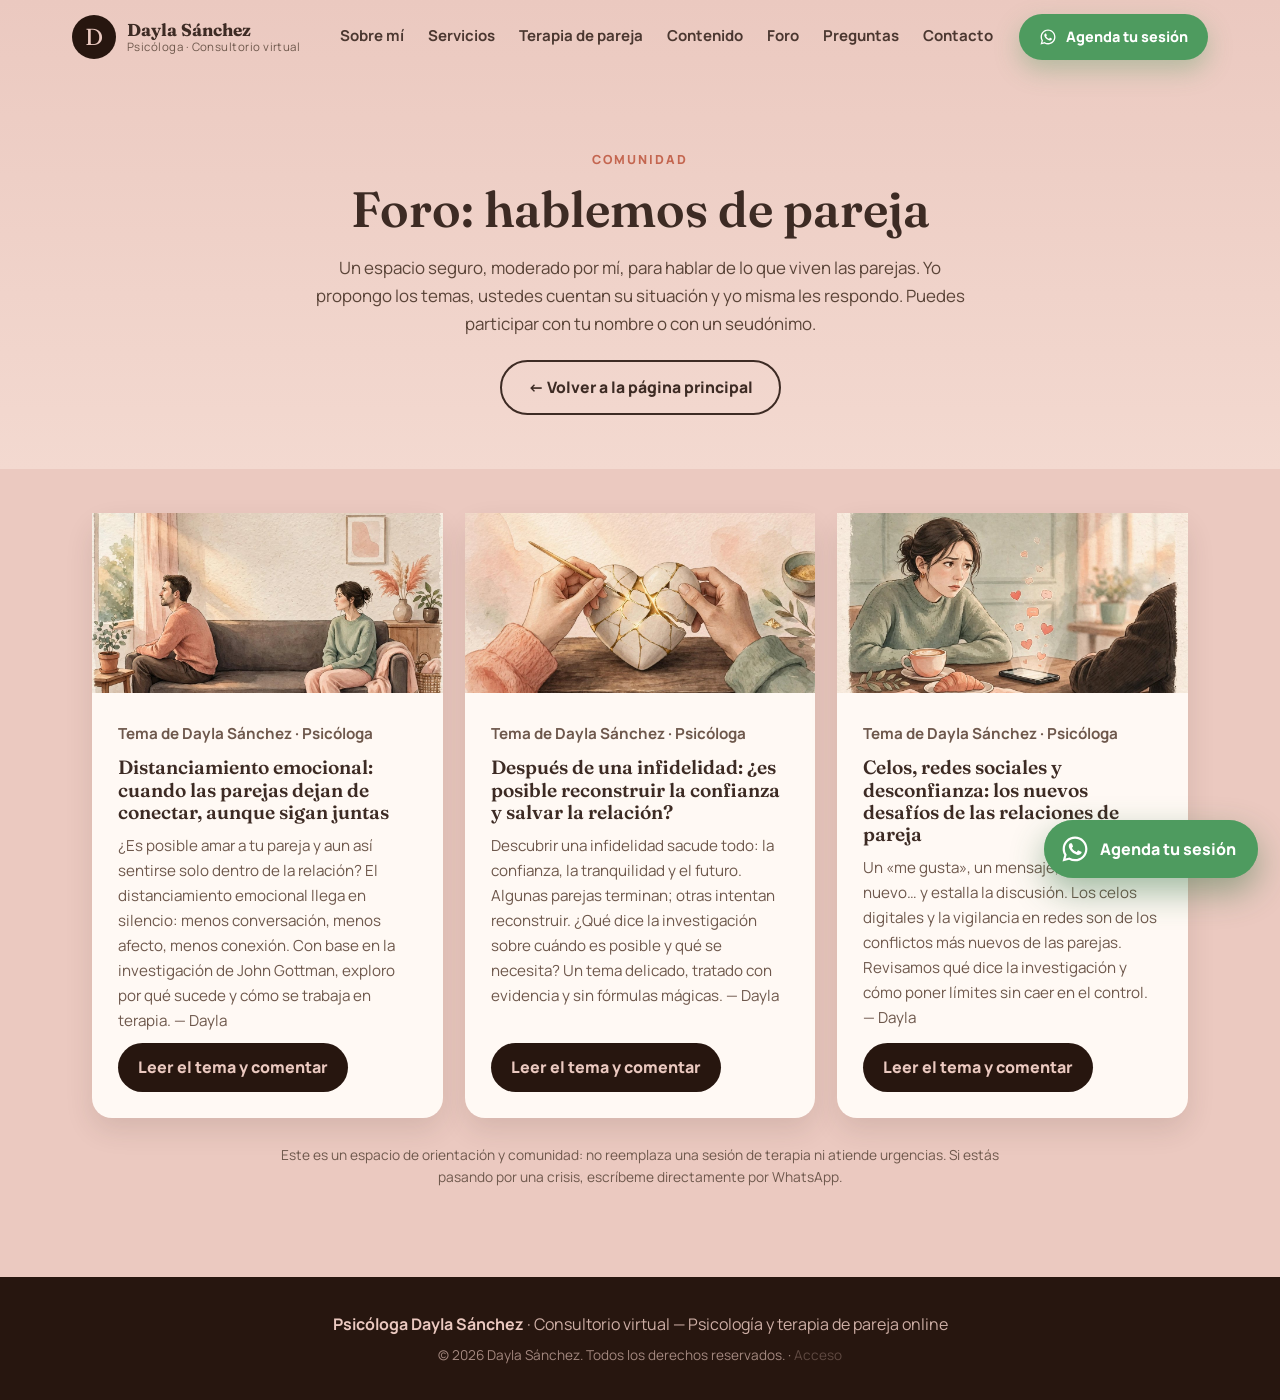
==== commit 65a72cc6: "Foro: acceso de administradora oculto en el pie de pagina" ====
--- a/foro.html
+++ b/foro.html
@@ -73,7 +73,7 @@
 <footer class="footer">
   <div class="container footer-inner">
     <p><strong>Psicóloga Dayla Sánchez</strong> · Consultorio virtual — Psicología y terapia de pareja online</p>
-    <p class="footer-small">© 2026 Dayla Sánchez. Todos los derechos reservados.</p>
+    <p class="footer-small">© 2026 Dayla Sánchez. Todos los derechos reservados. · <a class="footer-acceso" href="#acceso">Acceso</a></p>
   </div>
 </footer>
 
--- a/styles.css
+++ b/styles.css
@@ -262,3 +262,5 @@
   .reveal{opacity:1;transform:none}
 }
 .foro-apertura-p,.foro-texto,.foro-card p{overflow-wrap:anywhere}
+.footer-acceso{color:inherit;opacity:.45;text-decoration:none}
+.footer-acceso:hover{opacity:.85;text-decoration:underline}
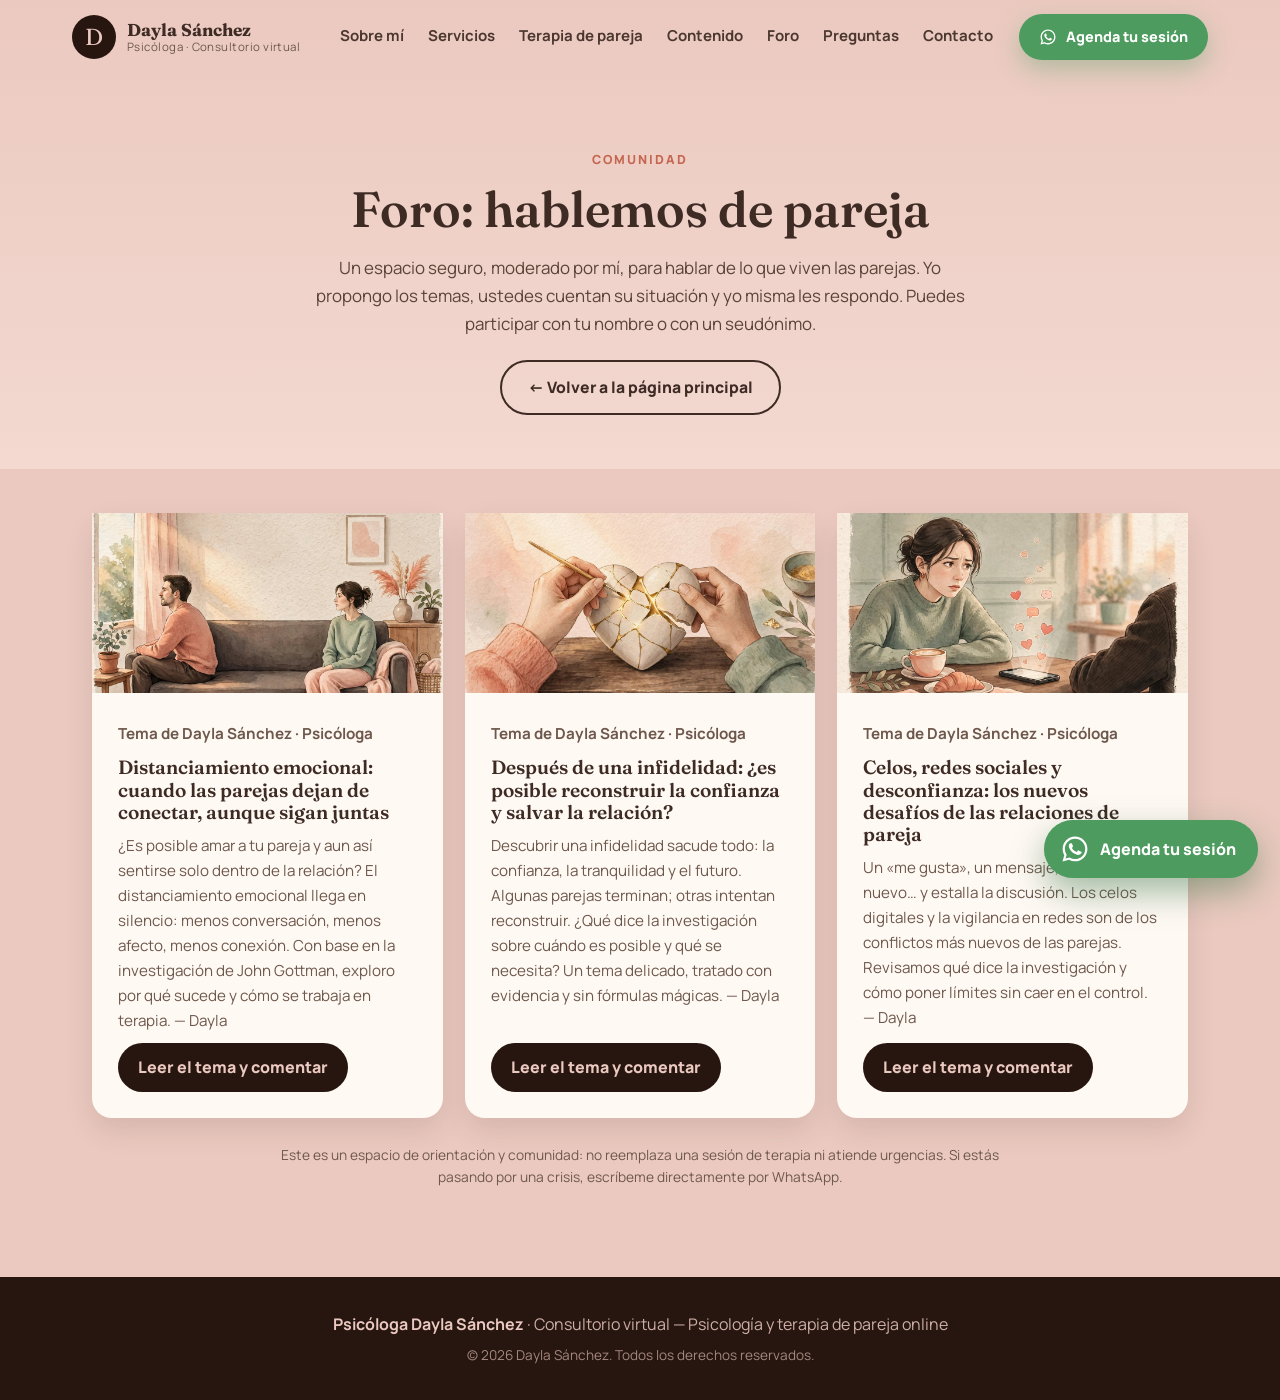
==== commit 9d88fe8c: "Foro: pagina privada de acceso sin enlaces" ====
--- a/foro.html
+++ b/foro.html
@@ -73,7 +73,7 @@
 <footer class="footer">
   <div class="container footer-inner">
     <p><strong>Psicóloga Dayla Sánchez</strong> · Consultorio virtual — Psicología y terapia de pareja online</p>
-    <p class="footer-small">© 2026 Dayla Sánchez. Todos los derechos reservados. · <a class="footer-acceso" href="#acceso">Acceso</a></p>
+    <p class="footer-small">© 2026 Dayla Sánchez. Todos los derechos reservados.</p>
   </div>
 </footer>
 
